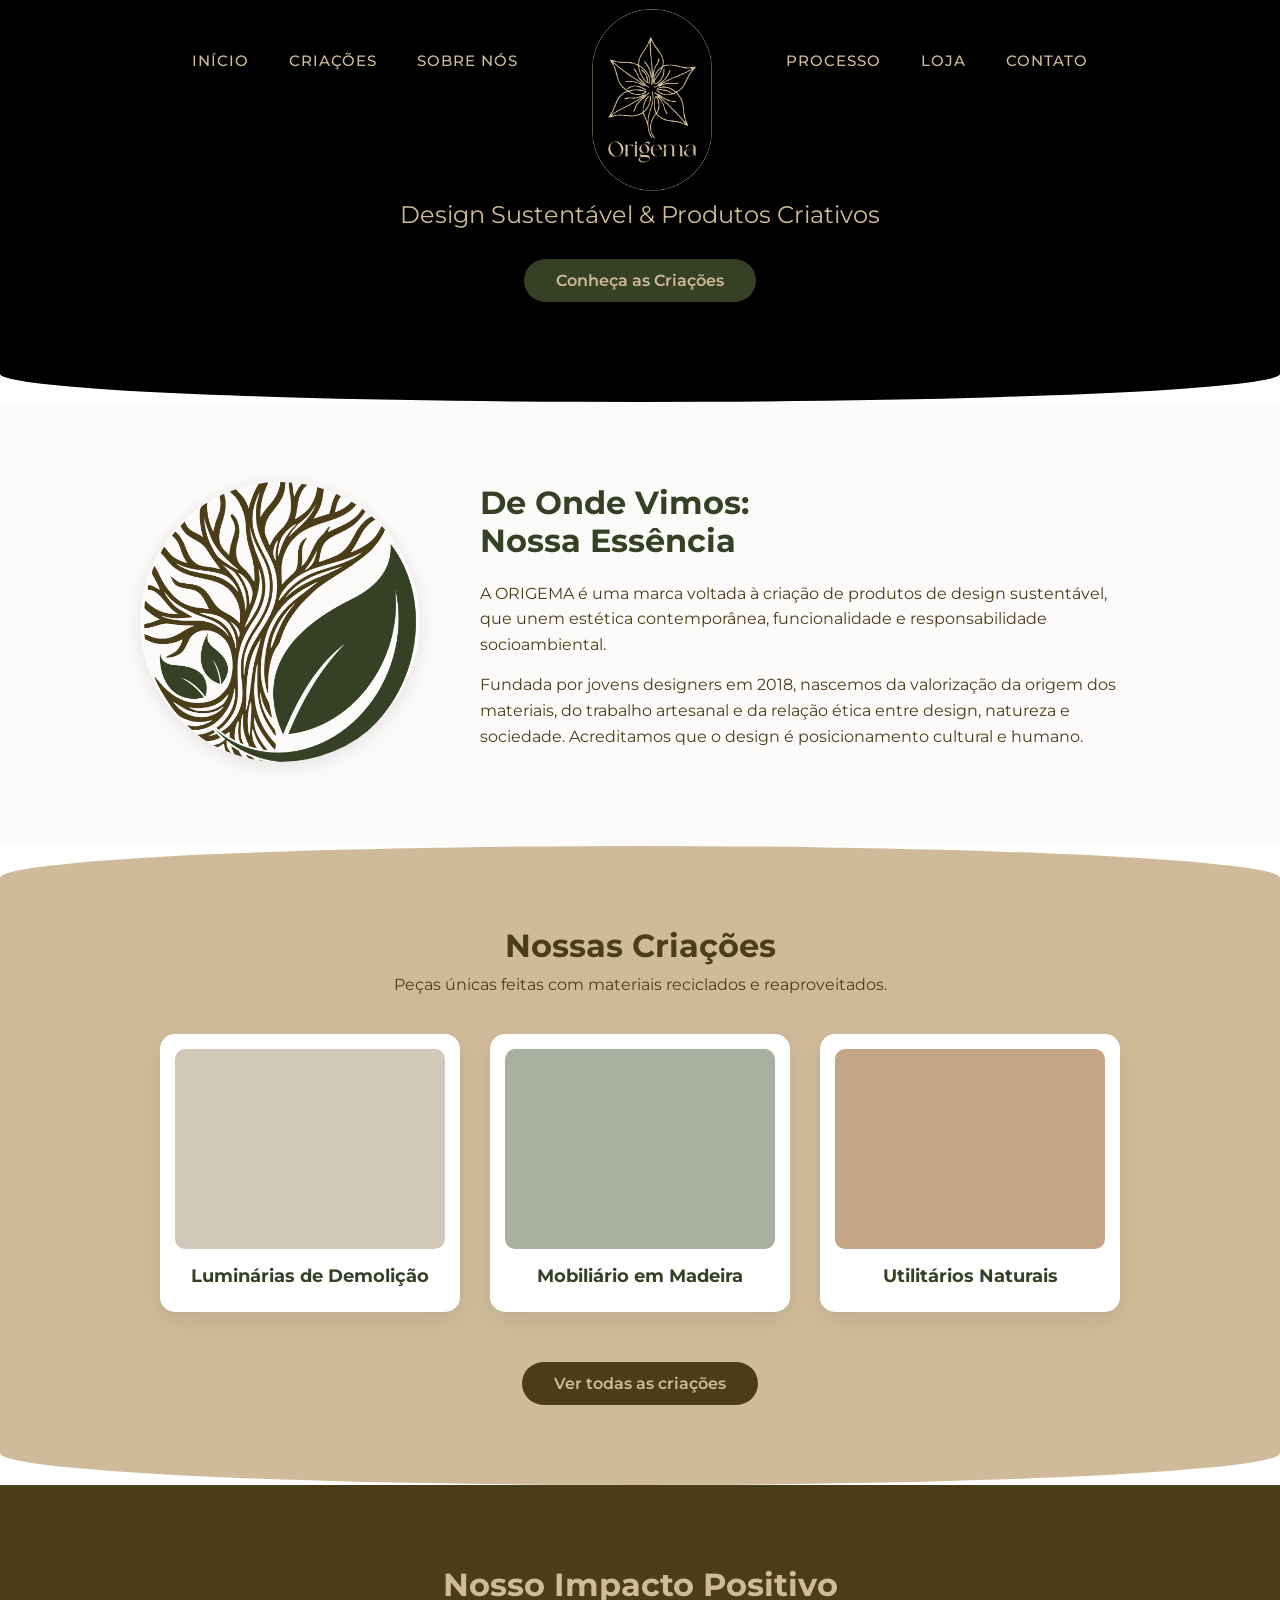
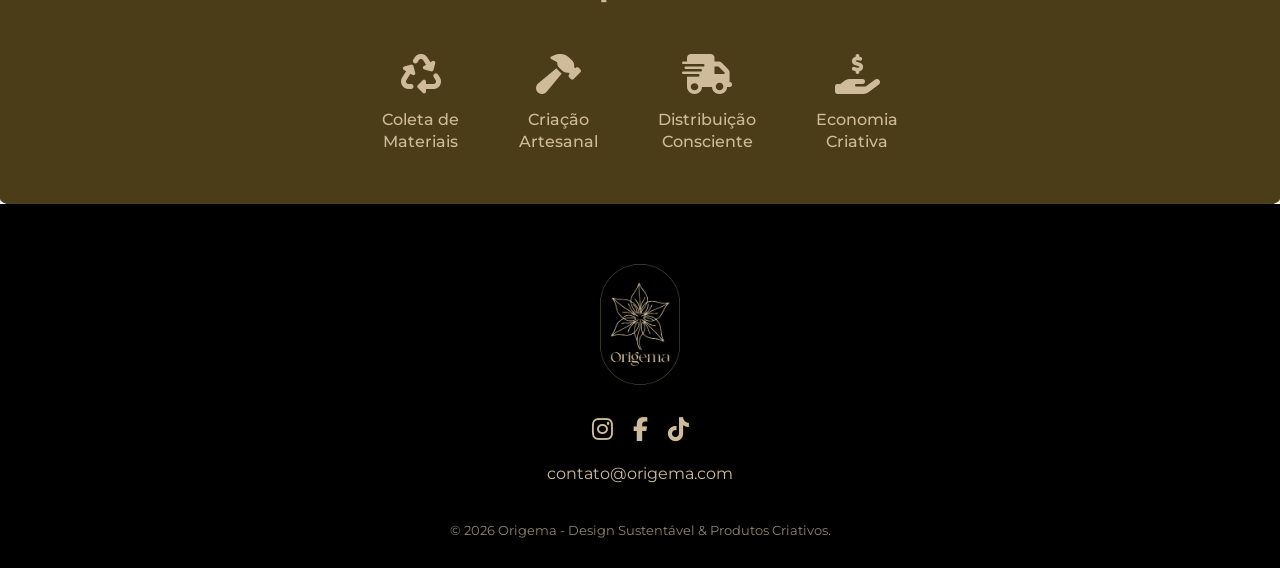
==== index.html @ 24d7fc14 "feat(desing): subindo codigo de design" ====
<!DOCTYPE html>
<html lang="pt-br">
<head>
    <meta charset="UTF-8">
    <link rel="shortcut icon" href="images/favicon/favicon.png" type="image/x-icon">
    <meta name="viewport" content="width=device-width, initial-scale=1.0">
    <link rel="stylesheet" href="styles/global.css">
    <link rel="stylesheet" href="styles/header.css">
    <link rel="stylesheet" href="https://cdnjs.cloudflare.com/ajax/libs/font-awesome/6.4.0/css/all.min.css">
    <title>Home - Origema</title>
</head>
<body>
    <header id="main-header">
        <button class="menu-toggle" aria-label="Abrir menu">
            <i class="fa-solid fa-bars"></i>
        </button>

        <nav class="nav-left">
            <ul>
                <li><a href="index.html">Início</a></li>
                <li><a href="criacoes.html">Criações</a></li>
                <li><a href="sobre.html">Sobre nós</a></li>
            </ul>
        </nav>

        <div class="logo-container">
            <img src="images/logo/LogoOrigemaVertical.png" alt="Logo Origema">
        </div>
        
        <nav class="nav-right">
            <ul>
                <li><a href="processo.html">Processo</a></li>
                <li><a href="loja.html">Loja</a></li>
                <li><a href="contato.html">Contato</a></li>
            </ul>
        </nav>
    </header>

    <main>
        <section class="hero-section">
            <div class="hero-content">
                <h2>Design Sustentável & Produtos Criativos</h2>
                <a href="/criacoes" class="btn-verde">Conheça as Criações</a>
            </div>
        </section>

        <section class="about-section">
            <div class="about-container">
                <div class="about-image">
                    <img src="images/favicon/favicon.png" alt="Essência da Origema" class="about-photo">
                </div>
                <div class="about-text">
                    <h3>De Onde Vimos:<br>Nossa Essência</h3>
                    <p>A ORIGEMA é uma marca voltada à criação de produtos de design sustentável, que unem estética contemporânea, funcionalidade e responsabilidade socioambiental.</p>
                    <p>Fundada por jovens designers em 2018, nascemos da valorização da origem dos materiais, do trabalho artesanal e da relação ética entre design, natureza e sociedade. Acreditamos que o design é posicionamento cultural e humano.</p>
                </div>
            </div>
        </section>

        <section class="creations-section">
            <div class="section-header">
                <h3>Nossas Criações</h3>
                <p>Peças únicas feitas com materiais reciclados e reaproveitados.</p>
            </div>
            
            <div class="creations-grid">
                <div class="creation-card">
                    <div class="card-img-placeholder" style="background-color: #d1c8b8;"></div>
                    <h4>Luminárias de Demolição</h4>
                </div>
                <div class="creation-card">
                    <div class="card-img-placeholder" style="background-color: #a8b09f;"></div>
                    <h4>Mobiliário em Madeira</h4>
                </div>
                <div class="creation-card">
                    <div class="card-img-placeholder" style="background-color: #c4a482;"></div>
                    <h4>Utilitários Naturais</h4>
                </div>
            </div>

            <div class="action-container">
                <a href="/criacoes" class="btn-marrom">Ver todas as criações</a>
            </div>
        </section>

        <section class="impact-section">
            <h3>Nosso Impacto Positivo</h3>
            <div class="impact-grid">
                <div class="impact-item">
                    <i class="fa-solid fa-recycle"></i>
                    <p>Coleta de<br>Materiais</p>
                </div>
                <div class="impact-item">
                    <i class="fa-solid fa-hammer"></i>
                    <p>Criação<br>Artesanal</p>
                </div>
                <div class="impact-item">
                    <i class="fa-solid fa-truck-fast"></i>
                    <p>Distribuição<br>Consciente</p>
                </div>
                <div class="impact-item">
                    <i class="fa-solid fa-hand-holding-dollar"></i>
                    <p>Economia<br>Criativa</p>
                </div>
            </div>
        </section>
    </main>

    <footer>
        <div class="footer-content">
            <img src="images/logo/LogoOrigemaVertical.png" alt="Origema Logo Menor" class="footer-logo">
            <div class="social-links">
                <a href="#"><i class="fa-brands fa-instagram"></i></a>
                <a href="#"><i class="fa-brands fa-facebook-f"></i></a>
                <a href="#"><i class="fa-brands fa-tiktok"></i></a>
            </div>
            <p>contato@origema.com</p>
            <p class="copyright">&copy; 2026 Origema - Design Sustentável & Produtos Criativos.</p>
        </div>
    </footer>
    <script>
            const btnMenu = document.querySelector('.menu-toggle');
            const header = document.getElementById('main-header');
            const iconeMenu = btnMenu.querySelector('i');

            btnMenu.addEventListener('click', () => {
                // Adiciona ou remove a classe 'menu-aberto'
            header.classList.toggle('menu-aberto');
                
                // Troca o ícone de "tracinhos" (hambúrguer) para o "X" de fechar
            if(header.classList.contains('menu-aberto')) {
                iconeMenu.classList.remove('fa-bars');
                iconeMenu.classList.add('fa-xmark');
            } else {
                iconeMenu.classList.remove('fa-xmark');
                iconeMenu.classList.add('fa-bars');
            }
            });
    </script>
</body>
</html>
---- styles/global.css ----
@import url('https://fonts.googleapis.com/css2?family=Montserrat:ital,wght@0,100..900;1,100..900&display=swap');

/* Variáveis de Cores Baseadas no Manual da Marca */
:root {
    --marrom-terroso: #4C3D19;
    --verde-oliva: #354024;
    --laranja-pastel: #CFBB99; /* Tan */
    --preto: #000000;
    --branco: #FFFFFF;
    --fundo-claro: #fcfbf9;
}

* {
    margin: 0;
    padding: 0;
    box-sizing: border-box;
    font-family: 'Montserrat', sans-serif;
}

/* =========================================
   ESTILOS DO HEADER (SEU CÓDIGO MANTIDO)
   ========================================= */
header {
    display: flex;
    align-items: center;
    justify-content: center;
    gap: 2rem;
    background-color: var(--preto);
    height: 200px;
    overflow: visible;
}

header img {
    background-color: var(--preto);
    border-radius: 5rem;
    width: 150px;
    transition: .2s ease-in-out;
    transform: translateY(35%);
    /* Adicionei z-index para garantir que a logo fique sobre o main */
    position: relative;
    z-index: 10; 
}

nav ul {
    display: flex;
    align-items: center;
    justify-content: center;
    gap: 2rem;
    list-style: none;
}

header a {
    color: var(--branco);
    text-decoration: none;
    font-weight: 500;
}

header a:hover {
    color: var(--laranja-pastel);
    text-shadow: 1px 1px 1px rgb(71, 71, 71);
}

/* =========================================
   ESTILOS GERAIS DE BOTÕES
   ========================================= */
.btn-verde, .btn-marrom {
    display: inline-block;
    padding: 12px 32px;
    border-radius: 30px;
    text-decoration: none;
    font-weight: 600;
    transition: background-color 0.3s ease;
}

.btn-verde {
    background-color: var(--verde-oliva);
    color: var(--laranja-pastel);
}

.btn-verde:hover {
    background-color: #2b341d;
}

.btn-marrom {
    background-color: var(--marrom-terroso);
    color: var(--laranja-pastel);
}

.btn-marrom:hover {
    background-color: #3b2f13;
}

/* =========================================
   MAIN SECTIONS (HOME)
   ========================================= */

/* Hero (Fundo preto contínuo do header) */
.hero-section {
    background-color: var(--preto);
    color: var(--laranja-pastel);
    text-align: center;
    padding: 80px 20px 100px; /* Espaço no topo para acomodar a logo descendo */
    border-bottom-left-radius: 50% 10%;
    border-bottom-right-radius: 50% 10%;
}

.hero-content h2 {
    font-size: 1.5rem;
    font-weight: 400;
    margin-bottom: 30px;
}

/* Sobre Nós */
.about-section {
    background-color: var(--fundo-claro);
    padding: 80px 10%;
}

.about-container {
    display: flex;
    align-items: center;
    justify-content: center;
    gap: 60px;
    max-width: 1000px;
    margin: 0 auto;
}

.about-photo {
    width: 280px; /* Você pode aumentar ou diminuir o tamanho aqui */
    height: 280px;
    border-radius: 50%; /* Deixa a imagem redonda */
    object-fit: cover; /* Faz a foto preencher o círculo sem "esmagar" ou distorcer a imagem */
    box-shadow: 0 4px 20px rgba(0, 0, 0, 0.1); /* Uma sombra bem leve pra destacar a imagem do fundo */
    background-color: var(--fundo-claro); /* Caso a logo seja transparente, ajuda a mesclar */
}

.about-text h3 {
    color: var(--verde-oliva);
    font-size: 2rem;
    margin-bottom: 20px;
    line-height: 1.2;
}

.about-text p {
    color: var(--marrom-terroso);
    margin-bottom: 15px;
    line-height: 1.6;
}

/* Criações - COM PRINCÍPIOS DE GESTALT APLICADOS */
.creations-section {
    background-color: var(--laranja-pastel);
    padding: 80px 10%;
    border-top-left-radius: 50% 5%;
    border-top-right-radius: 50% 5%;
    border-bottom-left-radius: 50% 5%;
    border-bottom-right-radius: 50% 5%;
    text-align: center;
}

.section-header h3 {
    color: var(--marrom-terroso);
    font-size: 2rem;
    margin-bottom: 10px;
}

.section-header p {
    color: var(--marrom-terroso);
    margin-bottom: 40px;
}

.creations-grid {
    display: flex;
    justify-content: center;
    gap: 30px;
    margin-bottom: 50px;
    flex-wrap: wrap;
}

/* --- LEI DA FIGURA-FUNDO (Contraste 3D) --- */
.creation-card {
    background-color: var(--branco);
    padding: 15px;
    border-radius: 15px;
    width: 300px;
    box-shadow: 0 8px 24px rgba(0,0,0,0.08); /* Sombra mais forte para saltar do fundo */
    transition: transform 0.3s ease, box-shadow 0.3s ease;
}

.creation-card:hover {
    transform: translateY(-8px);
    box-shadow: 0 16px 32px rgba(0,0,0,0.15); /* Aumenta a percepção de proximidade no hover */
}

.card-img-placeholder {
    width: 100%;
    height: 200px;
    border-radius: 10px;
    margin-bottom: 15px;
}

/* --- LEI DA SIMILARIDADE (Consistência Tipográfica) --- */
.creation-card h4 {
    color: var(--verde-oliva);
    font-size: 1.15rem;
    font-weight: 700;
    margin-top: 10px;
    padding-bottom: 10px;
    text-align: center; /* Centralizado para criar simetria em todos os cards */
}

/* --- LEI DA PROXIMIDADE (Agrupamento lógico) --- */
.action-container {
    margin-top: 40px; /* Distância exata para o botão ser percebido como parte do grupo de criações */
}

/* Impacto Positivo */
.impact-section {
    background-color: var(--marrom-terroso);
    color: var(--laranja-pastel);
    padding: 80px 10%;
    text-align: center;
    border-bottom-left-radius: 50% 10%;
    border-bottom-right-radius: 50% 10%;
}

.impact-section h3 {
    font-size: 2rem;
    margin-bottom: 50px;
}

.impact-grid {
    display: flex;
    justify-content: center;
    gap: 60px;
    flex-wrap: wrap;
}

.impact-item i {
    font-size: 2.5rem;
    margin-bottom: 15px;
}

.impact-item p {
    font-weight: 500;
    line-height: 1.4;
}

/* =========================================
   FOOTER
   ========================================= */
footer {
    background-color: var(--preto);
    color: var(--laranja-pastel);
    text-align: center;
    padding: 60px 20px 30px;
    margin-top: -30px; /* Para sobrepor levemente a borda arredondada da seção acima */
}

.footer-content {
    display: flex;
    flex-direction: column;
    align-items: center;
    gap: 20px;
}

.footer-logo {
    width: 80px;
    background-color: transparent; /* sobrescrevendo o fundo do header */
    transform: none; /* sobrescrevendo o transform do header */
    margin-bottom: 10px;
}

.social-links {
    display: flex;
    gap: 20px;
}

.social-links a {
    color: var(--laranja-pastel);
    font-size: 1.5rem;
    transition: color 0.3s ease;
}

.social-links a:hover {
    color: var(--branco);
}

.copyright {
    font-size: 0.8rem;
    opacity: 0.7;
    margin-top: 20px;
}

/* =========================================
   PÁGINA: SOBRE NÓS
   ========================================= */

/* O .page-header já foi criado na página de Criações, então ele será reaproveitado automaticamente aqui! */

/* Seção: Como Tudo Começou */
.history-section {
    background-color: var(--fundo-claro);
    padding: 80px 10%;
}

.history-container {
    display: flex;
    align-items: center;
    gap: 60px;
    max-width: 1100px;
    margin: 0 auto;
}

.history-text {
    flex: 1;
}

.history-text h3 {
    color: var(--verde-oliva);
    font-size: 2.2rem;
    margin-bottom: 20px;
}

.history-text p {
    color: var(--marrom-terroso);
    margin-bottom: 15px;
    line-height: 1.7;
    font-size: 1.05rem;
}

.history-image {
    flex: 1;
}

.img-placeholder {
    width: 100%;
    height: 400px;
    border-radius: 20px;
    display: flex;
    align-items: center;
    justify-content: center;
    box-shadow: 0 10px 30px rgba(0,0,0,0.1);
}

/* Seção: Missão, Visão e Valores */
.mvv-section {
    background-color: var(--laranja-pastel);
    padding: 80px 5%;
    border-top-left-radius: 50% 5%;
    border-top-right-radius: 50% 5%;
    border-bottom-left-radius: 50% 5%;
    border-bottom-right-radius: 50% 5%;
}

.mvv-grid {
    display: flex;
    justify-content: center;
    gap: 30px;
    max-width: 1100px;
    margin: 0 auto;
    flex-wrap: wrap;
}

.mvv-card {
    background-color: var(--fundo-claro);
    padding: 40px 30px;
    border-radius: 20px;
    flex: 1;
    min-width: 280px;
    text-align: center;
    box-shadow: 0 8px 20px rgba(0,0,0,0.05);
}

.mvv-card i {
    font-size: 3rem;
    color: var(--marrom-terroso);
    margin-bottom: 20px;
}

.mvv-card h4 {
    color: var(--verde-oliva);
    font-size: 1.5rem;
    margin-bottom: 15px;
}

.mvv-card p {
    color: var(--marrom-terroso);
    line-height: 1.6;
}

.mvv-card ul {
    list-style: none;
    padding: 0;
    color: var(--marrom-terroso);
    text-align: left;
    display: inline-block;
}

.mvv-card ul li {
    margin-bottom: 10px;
    position: relative;
    padding-left: 20px;
}

.mvv-card ul li::before {
    content: '•';
    color: var(--verde-oliva);
    font-weight: bold;
    font-size: 1.5rem;
    position: absolute;
    left: 0;
    top: -5px;
}

/* Seção: O Símbolo (Flor de Caruru) */
.symbol-section {
    background-color: var(--marrom-terroso);
    color: var(--laranja-pastel);
    padding: 80px 10%;
    border-bottom-left-radius: 50% 10%;
    border-bottom-right-radius: 50% 10%;
}

.symbol-container {
    display: flex;
    align-items: center;
    justify-content: center;
    gap: 60px;
    max-width: 1000px;
    margin: 0 auto;
}

.symbol-image {
    flex: 0 0 300px; /* Mantém a imagem com um tamanho fixo */
    background-color: var(--preto);
    border-radius: 50%;
    padding: 20px;
    display: flex;
    justify-content: center;
    align-items: center;
}

.symbol-image img {
    width: 100%;
    height: auto;
}

.symbol-text {
    flex: 1;
}

.symbol-text h3 {
    font-size: 2.2rem;
    margin-bottom: 20px;
    color: var(--branco);
}

.symbol-text p {
    margin-bottom: 15px;
    line-height: 1.6;
    font-size: 1.05rem;
}

/* =========================================
   PÁGINA: CRIAÇÕES (CATÁLOGO COMPLETO)
   ========================================= */

/* Cabeçalho da página */
.page-header {
    background-color: var(--preto);
    color: var(--laranja-pastel);
    text-align: center;
    padding: 60px 20px 80px;
    border-bottom-left-radius: 50% 10%;
    border-bottom-right-radius: 50% 10%;
}

.page-header h2 {
    font-size: 2.5rem;
    color: var(--branco);
    margin-bottom: 15px;
}

.page-header p {
    font-size: 1.1rem;
    max-width: 600px;
    margin: 0 auto;
    line-height: 1.5;
}

/* Área da Grade de Produtos */
.products-section {
    background-color: var(--fundo-claro);
    padding: 80px 5%;
}

.products-grid {
    display: grid;
    /* Isso faz a mágica da responsividade: cria colunas de no mínimo 300px. Se a tela encolher, ele joga pra baixo automaticamente! */
    grid-template-columns: repeat(auto-fit, minmax(320px, 1fr));
    gap: 40px;
    max-width: 1200px;
    margin: 0 auto;
}

/* Cartão do Produto Interno */
.product-card {
    background-color: var(--branco);
    border-radius: 15px;
    overflow: hidden; /* Corta as bordas da imagem se ela for quadrada */
    box-shadow: 0 5px 20px rgba(0,0,0,0.06);
    transition: transform 0.3s ease, box-shadow 0.3s ease;
    display: flex;
    flex-direction: column;
}

.product-card:hover {
    transform: translateY(-10px);
    box-shadow: 0 15px 30px rgba(0,0,0,0.1);
}

.product-img {
    height: 250px;
    width: 100%;
    /* placeholder para quando você colocar as tags <img> de verdade: */
    display: flex;
    align-items: center;
    justify-content: center;
}

.product-img img {
    width: 100%;
    height: 100%;
    object-fit: cover;
}

/* Informações do Produto Interno */
.product-info {
    padding: 25px;
    display: flex;
    flex-direction: column;
    flex-grow: 1; /* Faz o botão ficar sempre alinhado embaixo mesmo se o texto variar de tamanho */
}

.tag {
    align-self: flex-start;
    background-color: var(--laranja-pastel);
    color: var(--marrom-terroso);
    font-size: 0.75rem;
    font-weight: 700;
    text-transform: uppercase;
    padding: 5px 12px;
    border-radius: 20px;
    margin-bottom: 15px;
    letter-spacing: 1px;
}

.product-info h3 {
    color: var(--verde-oliva);
    font-size: 1.4rem;
    margin-bottom: 10px;
}

.product-info p {
    color: var(--marrom-terroso);
    font-size: 0.95rem;
    line-height: 1.5;
    margin-bottom: 25px;
    flex-grow: 1;
}

/* Botão de Detalhes Interno */
.btn-detalhes {
    text-align: center;
    color: var(--verde-oliva);
    text-decoration: none;
    font-weight: 600;
    padding: 12px 0;
    border-top: 1px solid rgba(0,0,0,0.1);
    transition: color 0.3s ease;
}

.btn-detalhes:hover {
    color: var(--marrom-terroso);
}

/* =========================================
   PÁGINA: PROCESSO
   ========================================= */
.process-section {
    background-color: var(--fundo-claro);
    padding: 80px 5%;
}

.process-container {
    max-width: 1000px;
    margin: 0 auto;
    display: flex;
    flex-direction: column;
    gap: 80px; /* Grande espaço entre as etapas para respiro */
}

/* Estrutura de cada etapa */
.process-step {
    display: flex;
    align-items: center;
    gap: 50px;
    background-color: var(--branco);
    padding: 40px;
    border-radius: 20px;
    box-shadow: 0 10px 30px rgba(0,0,0,0.05); /* Gestalt: Figura-Fundo suave */
    transition: transform 0.3s ease;
}

.process-step:hover {
    transform: translateY(-5px);
}

/* Inverte a ordem da foto e do texto para fazer o Zigue-Zague */
.process-step.reverse {
    flex-direction: row-reverse;
}

.process-content {
    flex: 1;
}

.step-number {
    display: inline-block;
    font-size: 3rem;
    font-weight: 800;
    color: var(--laranja-pastel);
    margin-bottom: 10px;
    line-height: 1;
    opacity: 0.8;
}

.process-content h3 {
    color: var(--verde-oliva);
    font-size: 1.8rem;
    margin-bottom: 15px;
}

.process-content p {
    color: var(--marrom-terroso);
    line-height: 1.6;
    font-size: 1.05rem;
}

.process-image {
    flex: 1;
}

/* Placeholder para as fotos do processo */
.process-step .img-placeholder {
    width: 100%;
    height: 300px;
    border-radius: 15px;
    display: flex;
    align-items: center;
    justify-content: center;
    box-shadow: inset 0 0 20px rgba(0,0,0,0.1);
}

/* =========================================
   PÁGINA: CONTATO
   ========================================= */
.contact-section {
    background-color: var(--fundo-claro);
    padding: 80px 5% 120px;
}

.contact-container {
    display: flex;
    gap: 60px;
    max-width: 1100px;
    margin: 0 auto;
    background-color: var(--branco);
    border-radius: 20px;
    box-shadow: 0 10px 40px rgba(0,0,0,0.06); /* Gestalt: destaca o bloco do fundo */
    overflow: hidden;
}

/* Informações (Lado Esquerdo) */
.contact-info {
    flex: 1;
    background-color: var(--verde-oliva);
    color: var(--laranja-pastel);
    padding: 60px 50px;
}

.contact-info h3 {
    font-size: 2rem;
    color: var(--branco);
    margin-bottom: 15px;
}

.contact-info > p {
    font-size: 1.05rem;
    line-height: 1.6;
    margin-bottom: 40px;
    opacity: 0.9;
}

.info-list {
    list-style: none;
    margin-bottom: 50px;
}

.info-list li {
    display: flex;
    align-items: flex-start;
    gap: 20px;
    margin-bottom: 30px;
}

.info-icon {
    background-color: var(--laranja-pastel);
    color: var(--verde-oliva);
    width: 45px;
    height: 45px;
    border-radius: 50%;
    display: flex;
    align-items: center;
    justify-content: center;
    font-size: 1.2rem;
    flex-shrink: 0;
}

.info-text strong {
    display: block;
    color: var(--branco);
    font-size: 1.1rem;
    margin-bottom: 5px;
}

.info-text span {
    font-size: 0.95rem;
    opacity: 0.9;
}

.contact-social h4 {
    color: var(--branco);
    margin-bottom: 15px;
    font-size: 1.1rem;
}

.contact-social .social-icons a {
    display: inline-flex;
    align-items: center;
    justify-content: center;
    width: 40px;
    height: 40px;
    border: 1px solid var(--laranja-pastel);
    border-radius: 50%;
    color: var(--laranja-pastel);
    text-decoration: none;
    margin-right: 10px;
    transition: all 0.3s ease;
}

.contact-social .social-icons a:hover {
    background-color: var(--laranja-pastel);
    color: var(--verde-oliva);
}

/* Formulário (Lado Direito) */
.contact-form-wrapper {
    flex: 1.2;
    padding: 60px 50px;
}

.contact-form {
    display: flex;
    flex-direction: column;
    gap: 25px;
}

.input-group {
    display: flex;
    flex-direction: column;
    gap: 8px;
}

.input-group label {
    font-size: 0.95rem;
    font-weight: 700;
    color: var(--verde-oliva);
}

.input-group input,
.input-group select,
.input-group textarea {
    width: 100%;
    padding: 15px;
    border: 1px solid #e0dcd3;
    background-color: var(--fundo-claro);
    border-radius: 10px;
    font-size: 1rem;
    color: var(--marrom-terroso);
    font-family: 'Montserrat', sans-serif;
    transition: border-color 0.3s ease, box-shadow 0.3s ease;
}

.input-group input:focus,
.input-group select:focus,
.input-group textarea:focus {
    outline: none;
    border-color: var(--verde-oliva);
    box-shadow: 0 0 0 3px rgba(53, 64, 36, 0.1); /* Gestalt: Foco claro na ação */
}

.input-group textarea {
    resize: vertical;
}

.btn-enviar {
    background-color: var(--marrom-terroso);
    color: var(--laranja-pastel);
    border: none;
    padding: 18px;
    border-radius: 10px;
    font-size: 1.1rem;
    font-weight: 700;
    cursor: pointer;
    display: flex;
    align-items: center;
    justify-content: center;
    gap: 10px;
    transition: background-color 0.3s ease, transform 0.2s ease;
    margin-top: 10px;
    font-family: 'Montserrat', sans-serif;
}

.btn-enviar:hover {
    background-color: var(--verde-oliva);
    transform: translateY(-3px);
}

/* =========================================
   RESPONSIVIDADE GERAL - MOBILE/TABLET
   ========================================= */
@media (max-width: 930px) {
    
    /* SEÇÃO SOBRE NÓS - MOBILE */
    .about-section {
        padding: 50px 20px; /* Diminui o respiro lateral e superior no celular */
    }

    .about-container {
        flex-direction: column; /* Coloca a imagem em cima e o texto embaixo */
        gap: 30px; /* Reduz o buraco entre a foto e o texto */
        text-align: center; /* Centraliza o texto para ficar mais harmônico */
    }

    .about-photo {
        width: 220px; /* Diminui um pouco a foto para telas pequenas */
        height: 220px;
    }

    .about-text h3 {
        font-size: 1.6rem; /* Dá uma leve ajustada no tamanho do título */
        margin-bottom: 15px;
    }
    
    /* PÁGINA SOBRE NÓS (Interna) - MOBILE */
    .history-container, .symbol-container {
        flex-direction: column;
        text-align: center;
        gap: 40px;
    }

    .history-image {
        width: 100%;
    }

    .symbol-image {
        flex: 0 0 200px;
        width: 200px;
    }

    .mvv-card ul {
        text-align: center; /* Centraliza a lista de valores no celular */
    }
    
    .mvv-card ul li {
        padding-left: 0; /* Remove o padding no celular para centralizar melhor */
    }
    
    .mvv-card ul li::before {
        display: none; /* Esconde a bolinha no celular para ficar mais limpo */
    }

    /* PÁGINA PROCESSO - MOBILE */
    .process-container {
        gap: 40px; /* Reduz o espaço entre as etapas */
    }

    .process-step, 
    .process-step.reverse {
        flex-direction: column-reverse; /* Foto em cima, texto embaixo para todos */
        padding: 20px;
        text-align: center;
        gap: 20px;
    }

    .process-step .img-placeholder {
        height: 200px; /* Diminui a altura da imagem no celular */
    }

    /* PÁGINA CONTATO - MOBILE */
    .contact-container {
        flex-direction: column; /* Coloca as informações em cima e o form embaixo */
        gap: 0; /* Remove o gap porque já teremos o padding de cada div */
    }

    .contact-info {
        padding: 40px 30px;
    }

    .contact-form-wrapper {
        padding: 40px 30px;
    }
}
---- styles/header.css ----
header {
    display: flex;
    align-items: center;
    justify-content: center;
    gap: 4rem; /* Aumenta o espaço entre os links e a logo central */
    background-color: #000000; /* Preto oficial da marca */
    height: 120px; /* Altura mais equilibrada */
    position: relative;
    z-index: 100; /* Garante que o header fique por cima do resto do conteúdo */
    box-shadow: 0 4px 10px rgba(0, 0, 0, 0.3);
}

header nav ul {
    display: flex;
    align-items: center;
    justify-content: center;
    gap: 2.5rem;
    list-style: none; /* Remove as bolinhas dos links */
    margin: 0;
    padding: 0;
}

header nav a {
    color: #CFBB99; /* Cor "Tan" da marca Origema */
    text-decoration: none;
    font-weight: 500;
    font-size: 0.95rem;
    text-transform: uppercase; /* Deixa as letras maiúsculas para dar um tom mais sofisticado */
    letter-spacing: 1px;
    transition: all 0.3s ease-in-out;
}

header nav a:hover {
    color: #FFFFFF; /* Fica branco ao passar o rato */
    text-shadow: 0 0 8px rgba(255, 255, 255, 0.3);
}

/* Estilo específico para a logo no centro */
header .logo-container {
    display: flex;
    align-items: center;
    justify-content: center;
    position: relative;
}

header .logo-container img {
    width: 140px;
    background-color: #000000;
    border-radius: 3rem; /* Faz um fundo circular caso a imagem seja quadrada */
    padding: 10px;
    transition: transform 0.3s ease-in-out;
    
    /* Faz a logo descer um pouco por cima do conteúdo principal, como no seu design original */
    transform: translateY(40px); 
}

header .logo-container img:hover {
    transform: translateY(40px) scale(1.05); /* Pequeno zoom ao passar o rato */
}

/* Estilo do Botão Hambúrguer (Escondido no Desktop) */
.menu-toggle {
    display: none;
    background: transparent;
    border: none;
    color: var(--laranja-pastel);
    font-size: 2rem;
    cursor: pointer;
    z-index: 200;
}

/* =========================================
   PÁGINA: LOJA
   ========================================= */
.store-section {
    background-color: var(--fundo-claro);
    padding: 60px 5% 100px;
}

/* Barra de Filtros (Categorias) */
.store-filters {
    display: flex;
    justify-content: center;
    flex-wrap: wrap;
    gap: 15px;
    margin-bottom: 50px;
}

.filter-btn {
    background-color: transparent;
    border: 2px solid var(--verde-oliva);
    color: var(--verde-oliva);
    padding: 8px 24px;
    border-radius: 30px;
    font-size: 0.95rem;
    font-weight: 600;
    cursor: pointer;
    transition: all 0.3s ease;
}

.filter-btn:hover, .filter-btn.active {
    background-color: var(--verde-oliva);
    color: var(--laranja-pastel);
}

/* Ajustes no Cartão para a Loja */
.store-card .product-info p {
    margin-bottom: 20px; /* Reduz o espaço embaixo do texto para encaixar o preço */
}

.price-action {
    display: flex;
    justify-content: space-between;
    align-items: center;
    margin-top: auto; /* Empurra essa div sempre para o final do card */
    padding-top: 15px;
    border-top: 1px solid rgba(0,0,0,0.1);
}

.price {
    font-size: 1.3rem;
    font-weight: 800;
    color: var(--marrom-terroso);
}

.btn-comprar {
    background-color: var(--marrom-terroso);
    color: var(--laranja-pastel);
    padding: 10px 18px;
    border-radius: 8px;
    text-decoration: none;
    font-weight: 600;
    font-size: 0.9rem;
    display: flex;
    align-items: center;
    gap: 8px;
    transition: background-color 0.3s ease, transform 0.2s ease;
}

.btn-comprar:hover {
    background-color: var(--verde-oliva);
    transform: scale(1.05);
}

/* =========================================
   CELULAR E TABLETS MENORES
   ========================================= */
@media (max-width: 930px) {
    header {
        justify-content: space-between; 
        padding: 10px 30px;
        height: 80px; 
        flex-wrap: wrap; 
        gap: 0;
    }

    /* 1. Mostra a logo normalmente e coloca ela na esquerda */
    header .logo-container {
        display: flex;
        align-items: center;
        order: 1; /* Força a logo a vir primeiro (esquerda) */
    }

    /* Ajusta o tamanho da logo para caber na barra fina do celular */
    header .logo-container img {
        transform: translateY(0);
        width: 80px; /* Fica menorzinha para não estourar a barra */
        padding: 0;
    }

    header .logo-container img:hover {
        transform: scale(1); /* Tira a animação de pulinho no celular */
    }

    /* 2. Mostra o botão e joga ele pra direita */
    .menu-toggle {
        display: block;
        order: 2; /* Força o botão a vir depois (direita) */
        margin-top: 10px; /* Dá um respiro pro botão ficar centralizado com a logo */
    }

    /* 3. A MÁGICA: Quando o menu abrir, esconde a logo */
    header.menu-aberto .logo-container {
        display: none;
    }

    /* Ajuste para quando a logo sumir, o botão do "X" continuar na direita */
    header.menu-aberto {
        justify-content: flex-end; 
    }

    /* Esconde as navegações por padrão e joga pra baixo (order 3) */
    header nav {
        display: none;
        width: 100%;
        background-color: var(--preto);
        text-align: center;
        padding-bottom: 20px;
        order: 3; 
    }

    /* Organiza os links em uma lista vertical */
    header nav ul {
        flex-direction: column;
        gap: 20px;
        margin-top: 15px;
    }

    /* Estilo do header expandido */
    header.menu-aberto {
        height: auto; 
        box-shadow: 0 10px 20px rgba(0,0,0,0.5);
    }

    header.menu-aberto nav {
        display: flex;
        flex-direction: column;
        border-top: 1px solid rgba(255,255,255,0.1);
        margin-top: 10px;
        animation: fadeIn 0.3s ease-in-out;
    }

    header.menu-aberto .nav-left ul {
        margin-bottom: 0;
    }
}
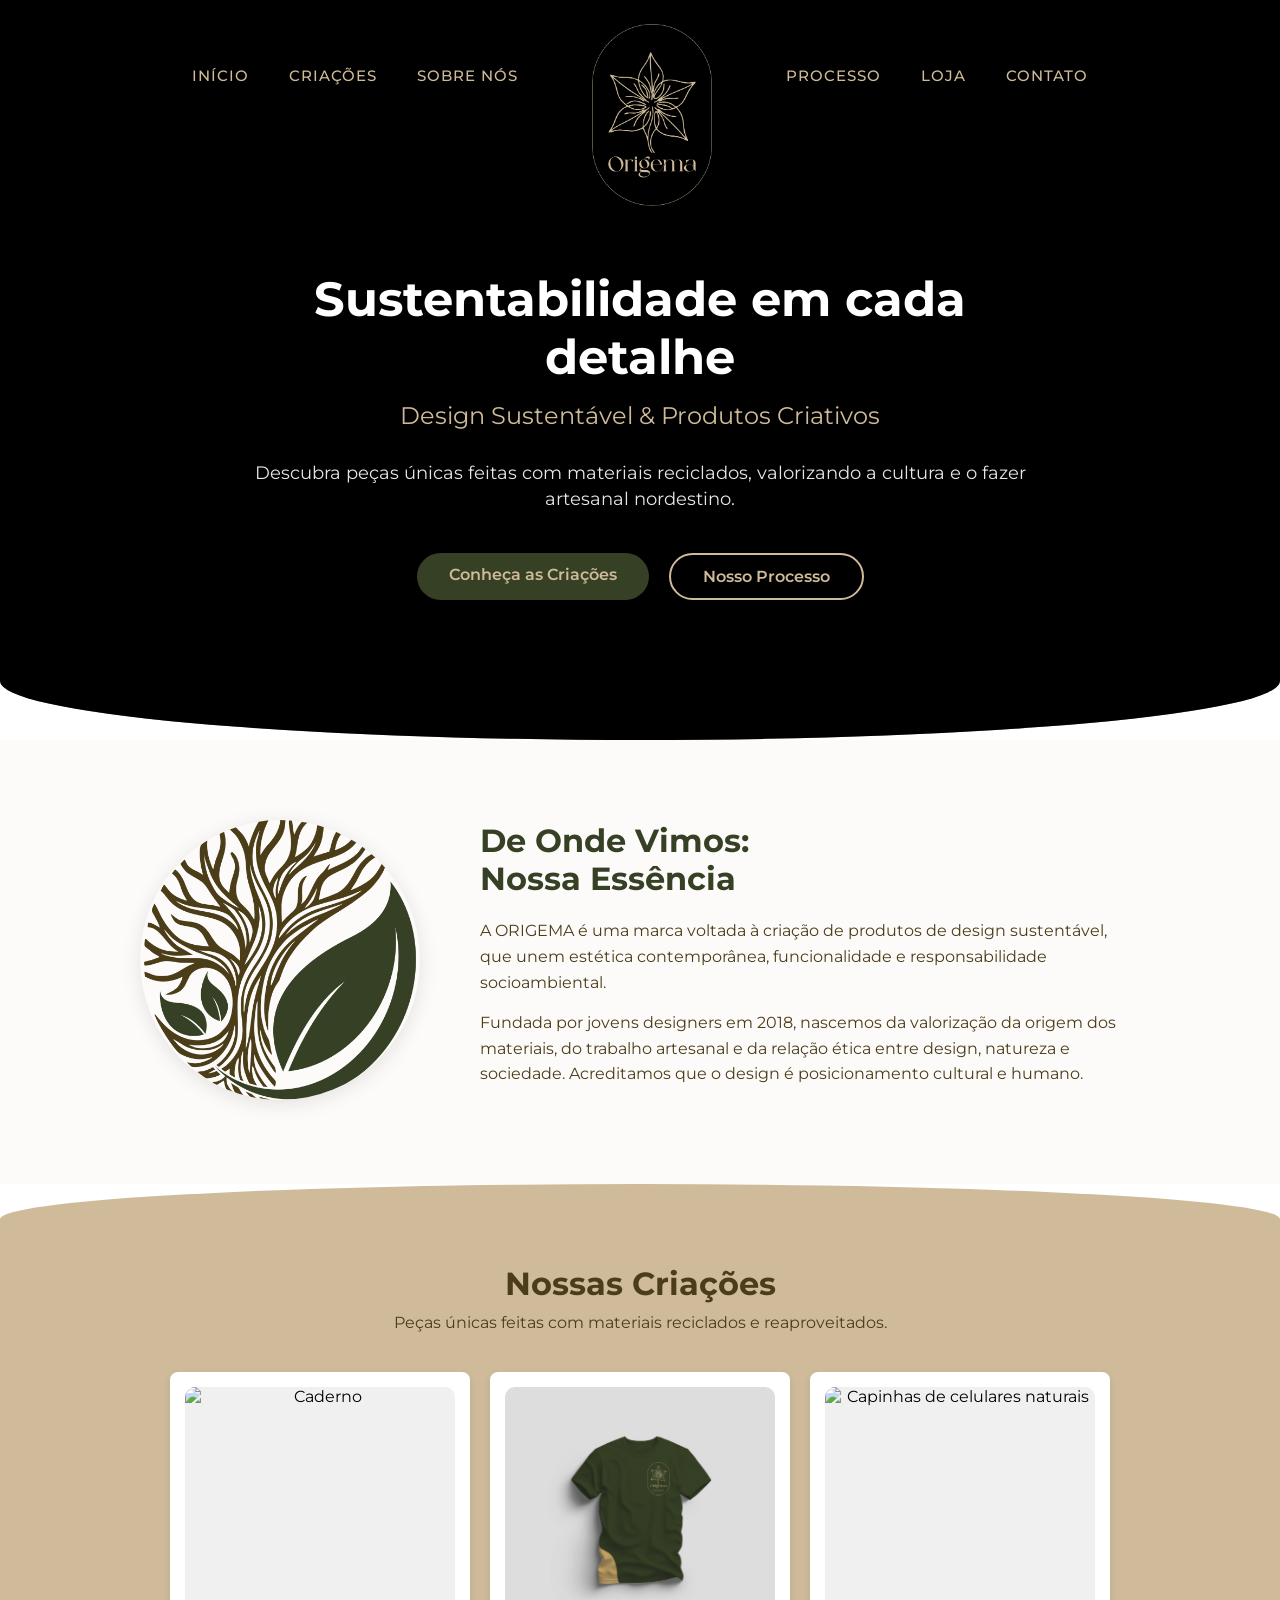
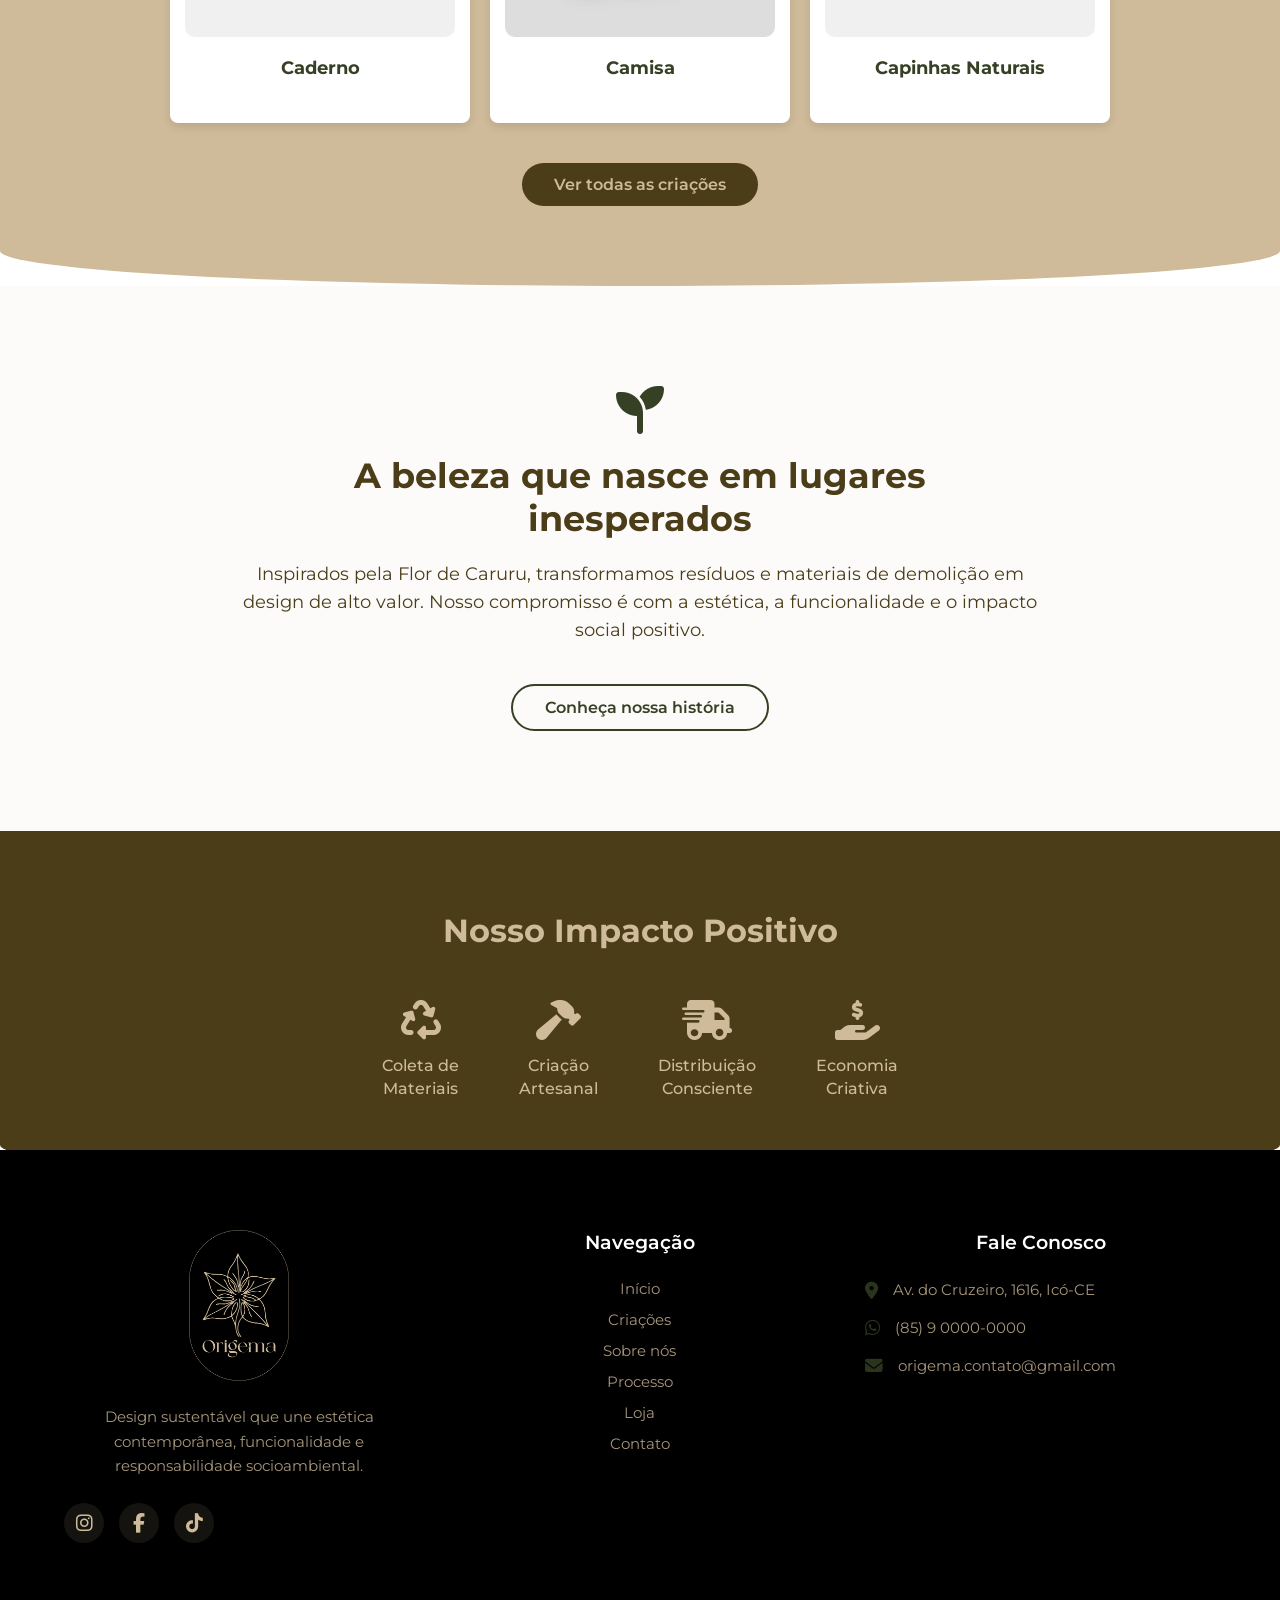
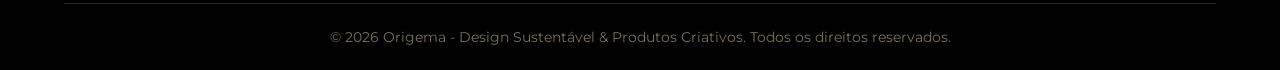
==== commit 3cbfa0b2: "subindo tudo" ====
--- a/index.html
+++ b/index.html
@@ -17,7 +17,7 @@
 
         <nav class="nav-left">
             <ul>
-                <li><a href="index.html">Início</a></li>
+                <li><a href="index.html" class="active">Início</a></li>
                 <li><a href="criacoes.html">Criações</a></li>
                 <li><a href="sobre.html">Sobre nós</a></li>
             </ul>
@@ -37,10 +37,16 @@
     </header>
 
     <main>
-        <section class="hero-section">
+        <section class="hero-section hero-bg">
+            <div class="hero-overlay"></div>
             <div class="hero-content">
+                <h1>Sustentabilidade em cada detalhe</h1>
                 <h2>Design Sustentável & Produtos Criativos</h2>
-                <a href="/criacoes" class="btn-verde">Conheça as Criações</a>
+                <p>Descubra peças únicas feitas com materiais reciclados, valorizando a cultura e o fazer artesanal nordestino.</p>
+                <div class="hero-buttons">
+                    <a href="criacoes.html" class="btn-verde">Conheça as Criações</a>
+                    <a href="processo.html" class="btn-outline-claro">Nosso Processo</a>
+                </div>
             </div>
         </section>
 
@@ -65,21 +71,32 @@
             
             <div class="creations-grid">
                 <div class="creation-card">
-                    <div class="card-img-placeholder" style="background-color: #d1c8b8;"></div>
-                    <h4>Luminárias de Demolição</h4>
+                    <img src="images/products/CADERNO.png" alt="Caderno" class="card-img">
+                    <h4>Caderno</h4>
                 </div>
+                
                 <div class="creation-card">
-                    <div class="card-img-placeholder" style="background-color: #a8b09f;"></div>
-                    <h4>Mobiliário em Madeira</h4>
+                    <img src="images/products/simple-t-shirt-mockup.png" alt="Camisa" class="card-img">
+                    <h4>Camisa</h4>
                 </div>
+                
                 <div class="creation-card">
-                    <div class="card-img-placeholder" style="background-color: #c4a482;"></div>
-                    <h4>Utilitários Naturais</h4>
+                    <img src="images/products/iphone14.png" alt="Capinhas de celulares naturais" class="card-img">
+                    <h4>Capinhas Naturais</h4>
                 </div>
             </div>
 
             <div class="action-container">
-                <a href="/criacoes" class="btn-marrom">Ver todas as criações</a>
+                <a href="criacoes.html" class="btn-marrom">Ver todas as criações</a>
+            </div>
+        </section>
+
+        <section class="manifesto-section">
+            <div class="manifesto-content">
+                <i class="fa-solid fa-seedling"></i>
+                <h3>A beleza que nasce em lugares inesperados</h3>
+                <p>Inspirados pela Flor de Caruru, transformamos resíduos e materiais de demolição em design de alto valor. Nosso compromisso é com a estética, a funcionalidade e o impacto social positivo.</p>
+                <a href="sobre.html" class="btn-outline-escuro">Conheça nossa história</a>
             </div>
         </section>
 
@@ -107,27 +124,51 @@
     </main>
 
     <footer>
-        <div class="footer-content">
-            <img src="images/logo/LogoOrigemaVertical.png" alt="Origema Logo Menor" class="footer-logo">
-            <div class="social-links">
-                <a href="#"><i class="fa-brands fa-instagram"></i></a>
-                <a href="#"><i class="fa-brands fa-facebook-f"></i></a>
-                <a href="#"><i class="fa-brands fa-tiktok"></i></a>
+        <div class="footer-container">
+            <div class="footer-brand">
+                <img src="images/logo/LogoOrigemaVertical.png" alt="Logo Origema" class="footer-logo">
+                <p>Design sustentável que une estética contemporânea, funcionalidade e responsabilidade socioambiental.</p>
+                <div class="social-links">
+                    <a href="#"><i class="fa-brands fa-instagram"></i></a>
+                    <a href="#"><i class="fa-brands fa-facebook-f"></i></a>
+                    <a href="#"><i class="fa-brands fa-tiktok"></i></a>
+                </div>
             </div>
-            <p>contato@origema.com</p>
-            <p class="copyright">&copy; 2026 Origema - Design Sustentável & Produtos Criativos.</p>
+
+            <div class="footer-links">
+                <h4>Navegação</h4>
+                <ul>
+                    <li><a href="index.html">Início</a></li>
+                    <li><a href="criacoes.html">Criações</a></li>
+                    <li><a href="sobre.html">Sobre nós</a></li>
+                    <li><a href="processo.html">Processo</a></li>
+                    <li><a href="loja.html">Loja</a></li>
+                    <li><a href="contato.html">Contato</a></li>
+                </ul>
+            </div>
+
+            <div class="footer-contact">
+                <h4>Fale Conosco</h4>
+                <ul>
+                    <li><i class="fa-solid fa-location-dot"></i> Av. do Cruzeiro, 1616, Icó-CE</li>
+                    <li><i class="fa-brands fa-whatsapp"></i> (85) 9 0000-0000</li>
+                    <li><i class="fa-solid fa-envelope"></i> origema.contato@gmail.com</li>
+                </ul>
+            </div>
+        </div>
+
+        <div class="footer-bottom">
+            <p>&copy; 2026 Origema - Design Sustentável & Produtos Criativos. Todos os direitos reservados.</p>
         </div>
     </footer>
+
     <script>
-            const btnMenu = document.querySelector('.menu-toggle');
-            const header = document.getElementById('main-header');
-            const iconeMenu = btnMenu.querySelector('i');
+        const btnMenu = document.querySelector('.menu-toggle');
+        const header = document.getElementById('main-header');
+        const iconeMenu = btnMenu.querySelector('i');
 
-            btnMenu.addEventListener('click', () => {
-                // Adiciona ou remove a classe 'menu-aberto'
+        btnMenu.addEventListener('click', () => {
             header.classList.toggle('menu-aberto');
-                
-                // Troca o ícone de "tracinhos" (hambúrguer) para o "X" de fechar
             if(header.classList.contains('menu-aberto')) {
                 iconeMenu.classList.remove('fa-bars');
                 iconeMenu.classList.add('fa-xmark');
@@ -135,7 +176,7 @@
                 iconeMenu.classList.remove('fa-xmark');
                 iconeMenu.classList.add('fa-bars');
             }
-            });
+        });
     </script>
 </body>
 </html>
--- a/styles/global.css
+++ b/styles/global.css
@@ -95,6 +95,8 @@
    ========================================= */
 
 /* Hero (Fundo preto contínuo do header) */
+
+
 .hero-section {
     background-color: var(--preto);
     color: var(--laranja-pastel);
@@ -497,13 +499,28 @@
 
 .products-grid {
     display: grid;
-    /* Isso faz a mágica da responsividade: cria colunas de no mínimo 300px. Se a tela encolher, ele joga pra baixo automaticamente! */
-    grid-template-columns: repeat(auto-fit, minmax(320px, 1fr));
+    /* O truque de mestre: trocar 'auto-fit' por 'auto-fill' para ele não engolir o espaço vazio */
+    grid-template-columns: repeat(auto-fill, minmax(300px, 1fr));
     gap: 40px;
     max-width: 1200px;
     margin: 0 auto;
-}
-
+    justify-content: center; /* Centraliza tudo bonitinho na tela */
+}
+
+.product-card {
+    background-color: var(--branco);
+    border-radius: 15px;
+    overflow: hidden; 
+    box-shadow: 0 5px 20px rgba(0,0,0,0.06);
+    transition: transform 0.3s ease, box-shadow 0.3s ease, opacity 0.3s ease;
+    display: flex;
+    flex-direction: column;
+    
+    /* ADICIONAMOS ESTAS DUAS LINHAS PARA BARRAR O CRESCIMENTO: */
+    width: 100%;
+    max-width: 380px; /* O card nunca vai passar desse tamanho, não importa o espaço livre! */
+    justify-self: center; /* Garante que ele fique centralizado caso sobre espaço */
+}
 /* Cartão do Produto Interno */
 .product-card {
     background-color: var(--branco);
@@ -838,6 +855,366 @@
     transform: translateY(-3px);
 }
 
+/* Configuração da grade (caso ainda não tenha) */
+    .creations-grid {
+        display: flex;
+        gap: 20px;
+        justify-content: center;
+        margin: 40px auto;
+        max-width: 1000px; /* Limita a largura total */
+    }
+
+    /* O cartão em si */
+    .creation-card {
+        background-color: #ffffff;
+        border-radius: 8px; /* Arredonda as pontas do cartão */
+        overflow: hidden; /* Impede que a imagem vaze para fora do cartão */
+        width: 300px; /* Largura fixa para os cartões ficarem iguais */
+        text-align: center;
+        box-shadow: 0 4px 8px rgba(0,0,0,0.1); /* Uma sombrinha leve para destacar */
+    }
+
+    /* A imagem dentro do cartão */
+    .card-img {
+        width: 100%;
+        height: 250px; /* Altura fixa para todas as fotos ficarem alinhadas */
+        object-fit: cover; /* Corta a imagem lindamente sem amassar */
+        display: block; /* Tira um espaço em branco chato que fica embaixo das imagens */
+        background-color: #eaeaea; /* Cor de fundo caso a imagem demore a carregar */
+    }
+
+    /* Espaçamento do título do cartão */
+    .creation-card h4 {
+        margin: 20px 0;
+        font-size: 1.1rem;
+    }
+
+    /* Estilo para as fotos reais do processo */
+    .process-photo {
+        width: 100%;
+        height: 300px;
+        object-fit: cover; /* Garante que a foto preencha o espaço sem amassar */
+        border-radius: 15px; /* Mantém os cantos arredondados bonitos */
+        box-shadow: 0 5px 20px rgba(0,0,0,0.1); /* Uma sombra leve para destacar a imagem */
+    }
+
+    /* =========================================
+   FOOTER PREMIUM
+   ========================================= */
+footer {
+    background-color: var(--preto);
+    color: var(--laranja-pastel);
+    padding: 80px 5% 0; /* Padding superior generoso, inferior 0 para a barra de copyright encostar no final */
+    margin-top: -30px; /* Mantém a sobreposição com a seção anterior */
+    font-family: 'Montserrat', sans-serif;
+}
+
+.footer-container {
+    display: grid;
+    grid-template-columns: repeat(auto-fit, minmax(250px, 1fr));
+    gap: 50px;
+    max-width: 1200px;
+    margin: 0 auto;
+    padding-bottom: 60px;
+}
+
+/* Coluna 1: Marca */
+.footer-brand .footer-logo {
+    width: 100px;
+    margin-bottom: 20px;
+}
+
+.footer-brand p {
+    font-size: 0.95rem;
+    line-height: 1.6;
+    margin-bottom: 25px;
+    opacity: 0.8;
+}
+
+.social-links {
+    display: flex;
+    gap: 15px;
+}
+
+.social-links a {
+    display: flex;
+    align-items: center;
+    justify-content: center;
+    width: 40px;
+    height: 40px;
+    background-color: rgba(207, 187, 153, 0.1); /* Laranja pastel com transparência */
+    color: var(--laranja-pastel);
+    border-radius: 50%;
+    font-size: 1.2rem;
+    text-decoration: none;
+    transition: all 0.3s ease;
+}
+
+.social-links a:hover {
+    background-color: var(--laranja-pastel);
+    color: var(--preto);
+    transform: translateY(-3px);
+}
+
+/* Títulos das Colunas */
+.footer-links h4, 
+.footer-contact h4 {
+    color: var(--branco);
+    font-size: 1.2rem;
+    margin-bottom: 25px;
+    font-weight: 600;
+}
+
+/* Coluna 2: Links Rápidos */
+.footer-links ul {
+    list-style: none;
+    padding: 0;
+}
+
+.footer-links ul li {
+    margin-bottom: 12px;
+}
+
+.footer-links ul li a {
+    color: var(--laranja-pastel);
+    text-decoration: none;
+    font-size: 0.95rem;
+    opacity: 0.8;
+    transition: opacity 0.3s ease, color 0.3s ease;
+    display: inline-block;
+}
+
+.footer-links ul li a:hover {
+    opacity: 1;
+    color: var(--branco);
+    transform: translateX(5px); /* Efeito de deslizar levemente para a direita ao passar o mouse */
+}
+
+/* Coluna 3: Contato */
+.footer-contact ul {
+    list-style: none;
+    padding: 0;
+}
+
+.footer-contact ul li {
+    display: flex;
+    align-items: center;
+    gap: 15px;
+    margin-bottom: 15px;
+    font-size: 0.95rem;
+    opacity: 0.8;
+    line-height: 1.5;
+}
+
+.footer-contact ul li i {
+    font-size: 1.1rem;
+    color: var(--verde-oliva);
+}
+
+/* Barra inferior de Copyright */
+.footer-bottom {
+    border-top: 1px solid rgba(207, 187, 153, 0.2); /* Linha divisória sutil */
+    text-align: center;
+    padding: 25px 20px;
+}
+
+.footer-bottom p {
+    font-size: 0.85rem;
+    opacity: 0.6;
+}
+
+/* =========================================
+   ATUALIZAÇÕES DA HOME (ENRIQUECIMENTO)
+   ========================================= */
+
+/* Hero com Imagem de Fundo */
+.hero-bg {
+    /* Substitua por uma imagem conceitual de madeira ou design da sua marca */
+    background-image: url('../images/products/fundo-hero.jpg'); 
+    background-size: cover;
+    background-position: center;
+    position: relative;
+    padding: 120px 20px 140px; /* Mais altura para dar imponência */
+}
+
+/* Camada escura para o texto não sumir caso a foto seja clara */
+.hero-overlay {
+    position: absolute;
+    top: 0; left: 0; width: 100%; height: 100%;
+    background: linear-gradient(to bottom, rgba(0,0,0,0.8) 0%, rgba(0,0,0,0.4) 100%);
+    border-bottom-left-radius: 50% 10%;
+    border-bottom-right-radius: 50% 10%;
+    z-index: 1;
+}
+
+.hero-content {
+    position: relative;
+    z-index: 2; /* Garante que o texto fique acima da camada escura */
+    max-width: 800px;
+    margin: 0 auto;
+}
+
+.hero-content h1 {
+    font-size: 3rem;
+    color: var(--branco);
+    margin-bottom: 15px;
+}
+
+.hero-content p {
+    font-size: 1.1rem;
+    color: var(--branco);
+    opacity: 0.9;
+    margin-bottom: 40px;
+    line-height: 1.5;
+}
+
+.hero-buttons {
+    display: flex;
+    gap: 20px;
+    justify-content: center;
+    flex-wrap: wrap;
+}
+
+/* Ajustes da Imagem no Cartão de Criação */
+.card-img {
+    width: 100%;
+    height: 250px;
+    object-fit: cover; /* Faz as fotos (camisa, caderno, capinha) preencherem o card sem amassar */
+    border-radius: 10px;
+    margin-bottom: 15px;
+    background-color: #f0f0f0; /* Fundo neutro caso a imagem seja PNG transparente */
+}
+
+/* Nova Seção de Manifesto (Entre Criações e Impacto) */
+.manifesto-section {
+    background-color: var(--fundo-claro);
+    padding: 100px 10%;
+    text-align: center;
+}
+
+.manifesto-content {
+    max-width: 800px;
+    margin: 0 auto;
+}
+
+.manifesto-content i {
+    font-size: 3rem;
+    color: var(--verde-oliva);
+    margin-bottom: 20px;
+}
+
+.manifesto-content h3 {
+    font-size: 2.2rem;
+    color: var(--marrom-terroso);
+    margin-bottom: 20px;
+}
+
+.manifesto-content p {
+    font-size: 1.1rem;
+    color: var(--marrom-terroso);
+    line-height: 1.6;
+    margin-bottom: 40px;
+}
+
+/* Novos Botões de Contorno (Outline) */
+.btn-outline-claro {
+    display: inline-block;
+    padding: 12px 32px;
+    border-radius: 30px;
+    text-decoration: none;
+    font-weight: 600;
+    border: 2px solid var(--laranja-pastel);
+    color: var(--laranja-pastel);
+    transition: all 0.3s ease;
+}
+
+.btn-outline-claro:hover {
+    background-color: var(--laranja-pastel);
+    color: var(--preto);
+}
+
+.btn-outline-escuro {
+    display: inline-block;
+    padding: 12px 32px;
+    border-radius: 30px;
+    text-decoration: none;
+    font-weight: 600;
+    border: 2px solid var(--verde-oliva);
+    color: var(--verde-oliva);
+    transition: all 0.3s ease;
+}
+
+.btn-outline-escuro:hover {
+    background-color: var(--verde-oliva);
+    color: var(--laranja-pastel);
+}
+
+.history-photo {
+    width: 350px; /* Largura fixa para não ficar gigante */
+    height: 350px; /* Mesma altura da largura para fazer um quadrado perfeito */
+    object-fit: cover;
+    border-radius: 50%; /* Transforma o quadrado num círculo perfeito */
+    box-shadow: 0 10px 30px rgba(0,0,0,0.1);
+    margin: 0 auto; /* Centraliza a imagem no seu espaço */
+    display: block;
+}
+
+/* Seção: O Símbolo (Flor de Caruru) */
+.symbol-section {
+    background-color: var(--marrom-terroso);
+    padding: 100px 10%;
+    border-bottom-left-radius: 50% 5%;
+    border-bottom-right-radius: 50% 5%;
+}
+
+.symbol-container {
+    display: flex;
+    align-items: center;
+    justify-content: center;
+    gap: 80px;
+    max-width: 1100px;
+    margin: 0 auto;
+}
+
+/* O fundo preto em formato de arco/cápsula (Fiel à image_c89ec7) */
+.symbol-image {
+    flex: 0 0 320px; /* Largura fixa */
+    height: 480px; /* Altura maior para criar o arco */
+    background-color: var(--preto);
+    border-radius: 160px; /* Metade da largura = cria topos perfeitamente arredondados */
+    padding: 30px;
+    display: flex;
+    justify-content: center;
+    align-items: center;
+    box-shadow: 0 15px 40px rgba(0,0,0,0.2);
+}
+
+.symbol-image img {
+    width: 90%; /* Deixa um pequeno respiro entre a logo e a borda preta */
+    height: auto;
+}
+
+.symbol-text {
+    flex: 1;
+    text-align: left; /* Texto alinhado à esquerda */
+}
+
+.symbol-text h3 {
+    font-size: 2.5rem;
+    margin-bottom: 25px;
+    color: var(--branco);
+    font-weight: 700;
+}
+
+.symbol-text p {
+    margin-bottom: 20px;
+    line-height: 1.7;
+    font-size: 1.05rem;
+    color: var(--laranja-pastel); /* Texto com a cor Tan da marca */
+    opacity: 0.9;
+}
+
+
 /* =========================================
    RESPONSIVIDADE GERAL - MOBILE/TABLET
    ========================================= */
--- a/styles/header.css
+++ b/styles/header.css
@@ -4,7 +4,7 @@
     justify-content: center;
     gap: 4rem; /* Aumenta o espaço entre os links e a logo central */
     background-color: #000000; /* Preto oficial da marca */
-    height: 120px; /* Altura mais equilibrada */
+    height: 150px; /* Altura mais equilibrada */
     position: relative;
     z-index: 100; /* Garante que o header fique por cima do resto do conteúdo */
     box-shadow: 0 4px 10px rgba(0, 0, 0, 0.3);
